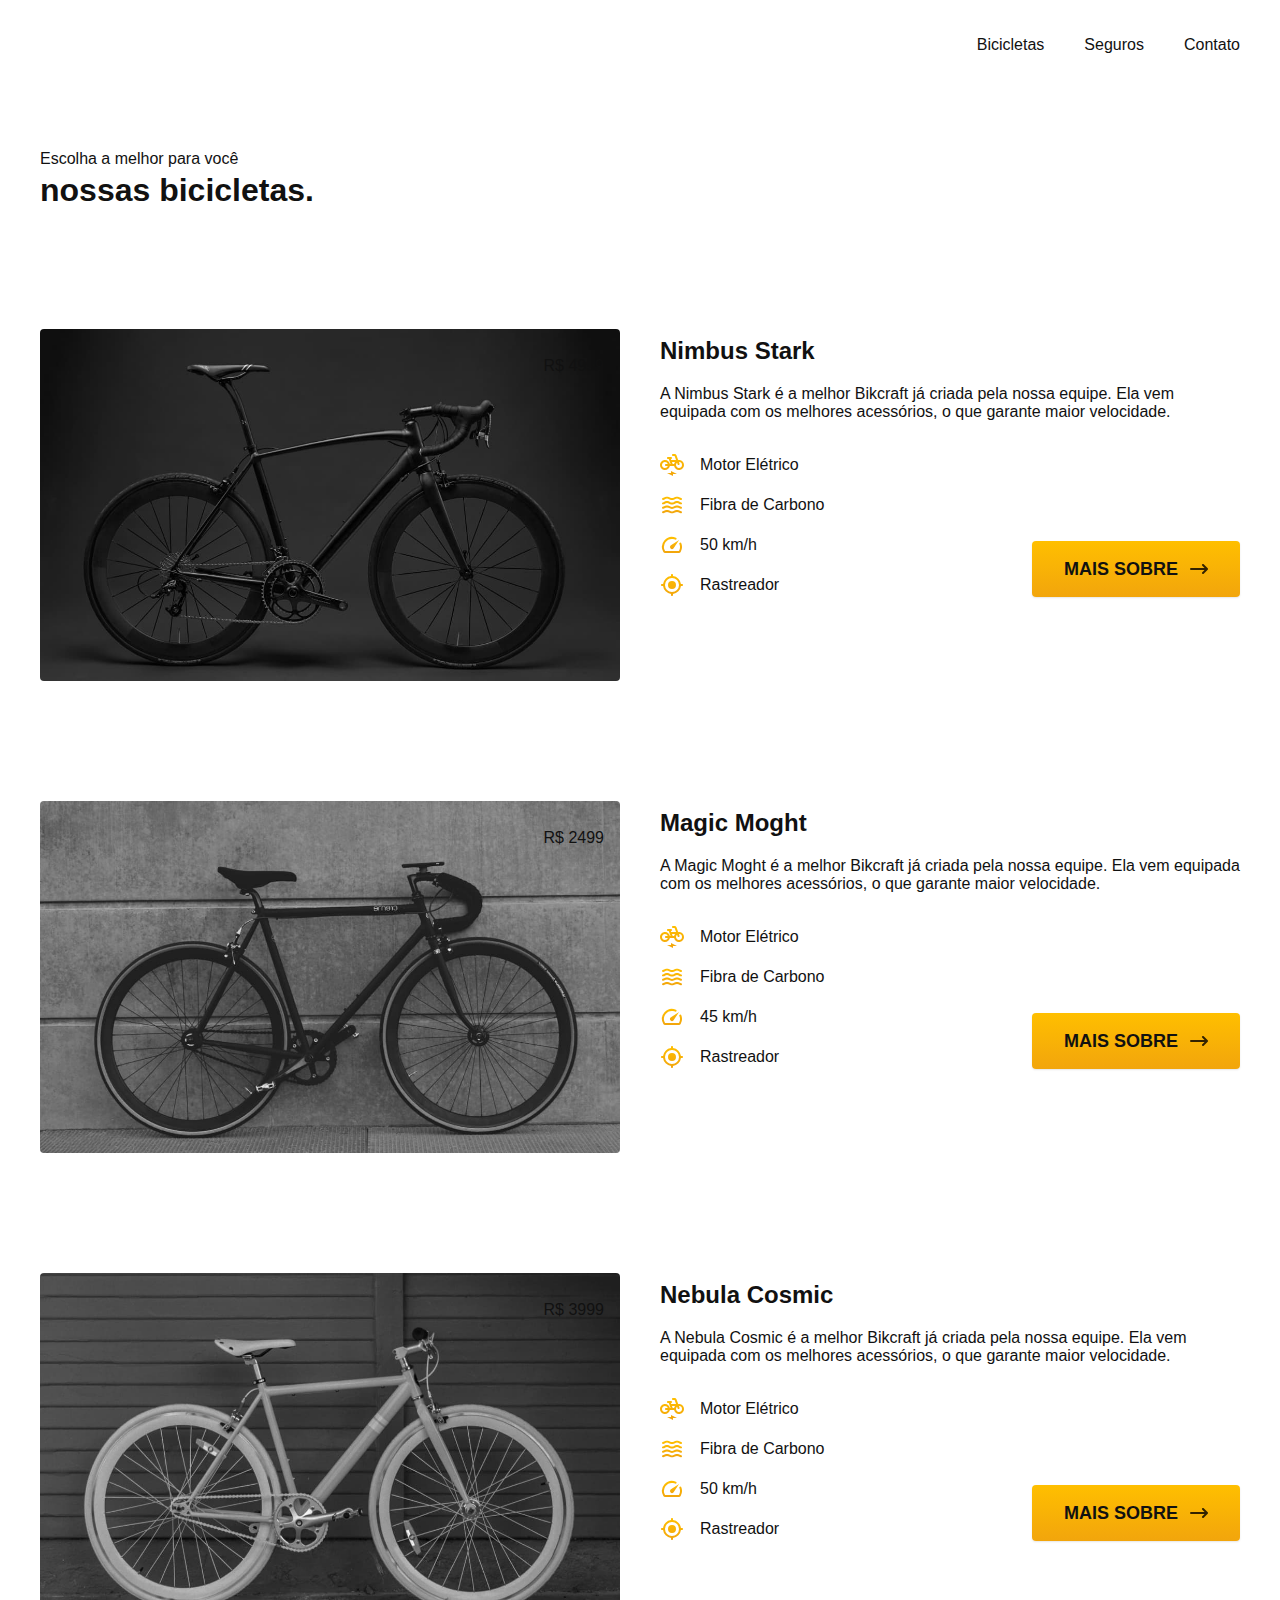
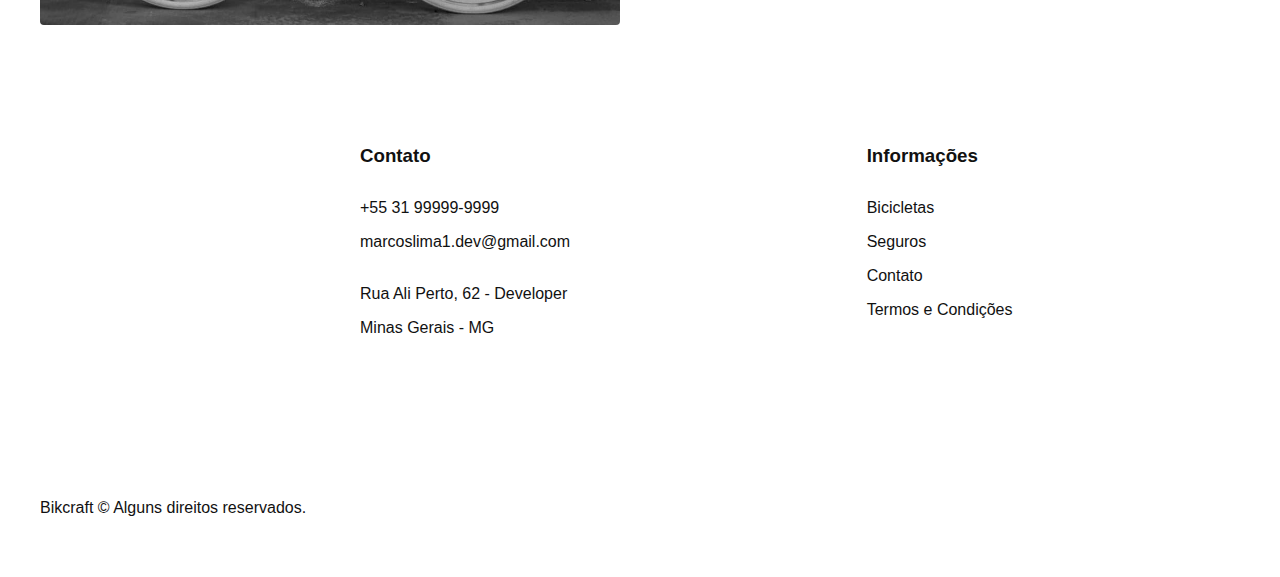
==== bicicletas.html @ 1ddaa424 "adicionando as paginas bicicletas e seguros" ====
<!DOCTYPE html>
<html lang="en">
<head>
  <meta charset="UTF-8">
  <meta http-equiv="X-UA-Compatible" content="IE=edge">
  <meta name="viewport" content="width=device-width, initial-scale=1.0">
  <title>Bicicletas | bikcraft</title>
  <meta name="description" content="Bicicletas">
  <link rel="stylesheet" href="./css/style.css">

  <link rel="preconnect" href="https://fonts.googleapis.com">
  <link rel="preconnect" href="https://fonts.gstatic.com" crossorigin>
  <link href="https: //fonts.googleapis.com/css2? família= Merriweather:ital,wght@1.900 &family= Poppins:wght@400;600 & family= Roboto:wght@400;500 & display=swap" rel="stylesheet">

</head>
<body id="bicicletas">
  <header class="header-bg">
    <div class="header container">
      <a href="./">
        <img src="./img/bikcraft.svg" alt="Bikcraft">
      </a>
      <nav aria-label="primaria">
        <ul class="header-menu font-1-m cor-0">
          <li><a href="./bicicletas.html">Bicicletas</a></li>
          <li><a href="./seguros.html">Seguros</a></li>
          <li><a href="./contatos.html">Contato</a></li>
        </ul>
      </nav>
    </div> 
  </header>

  <main>
    <div class="titulo-bg">
      <div class="titulo container">
        <p class="font-2-l-b cor-5">Escolha a melhor para você</p>
        <h1 class="font-1-xxl cor-0">nossas bicicletas<span class="cor-p1">.</span></h1>
      </div>
    </div>

    <div class="bicicletas-bg">
      <div class="bicicletas container">
        <div class="bicicletas-imagem">
          <img src="./img/bicicletas/nimbus.jpg" alt="Bicicleta preta">
          <span class="font-2-m cor-0">R$ 4999</span>
        </div>
        <div class="bicicletas-conteudo">
          <h2 class="font-1-xl">Nimbus Stark</h2>
          <p class="font-2-s cor-8">
            A Nimbus Stark é a melhor Bikcraft já criada pela nossa equipe. Ela vem equipada com os melhores acessórios, o que garante maior velocidade.
          </p>
          <ul class="font-1-m cor-8">
            <li>
              <img src="./img/icones/eletrica.svg" alt="">
              Motor Elétrico
            </li>
            <li>
              <img src="./img/icones/carbono.svg" alt="">
              Fibra de Carbono
            </li>
            <li>
              <img src="./img/icones/velocidade.svg" alt="">
              50 km/h
            </li>
            <li>
              <img src="./img/icones/rastreador.svg" alt="">
              Rastreador
            </li>
          </ul>
          <a class="botao seta" href="./bicicletas/nimbus.html">Mais sobre</a>
        </div>
      </div>
    </div>

    <div class="bicicletas-bg">
      <div class="bicicletas container">
        <div class="bicicletas-imagem">
          <img src="./img/bicicletas/magic.jpg" alt="Bicicleta preta">
          <span class="font-2-m cor-0">R$ 2499</span>
        </div>
        <div class="bicicletas-conteudo">
          <h2 class="font-1-xl cor-0">Magic Moght</h2>
          <p class="font-2-s cor-5">
            A Magic Moght é a melhor Bikcraft já criada pela nossa equipe. Ela vem equipada com os melhores acessórios, o que garante maior velocidade.
          </p>
          <ul class="font-1-m cor-5">
            <li>
              <img src="./img/icones/eletrica.svg" alt="">
              Motor Elétrico
            </li>
            <li>
              <img src="./img/icones/carbono.svg" alt="">
              Fibra de Carbono
            </li>
            <li>
              <img src="./img/icones/velocidade.svg" alt="">
              45 km/h
            </li>
            <li>
              <img src="./img/icones/rastreador.svg" alt="">
              Rastreador
            </li>
          </ul>
          <a class="botao seta" href="./bicicletas/magic.html">Mais sobre</a>
        </div>
      </div>
    </div>

    <div class="bicicletas-bg">
      <div class="bicicletas container">
        <div class="bicicletas-imagem">
          <img src="./img/bicicletas/nebula.jpg" alt="Bicicleta preta">
          <span class="font-2-m cor-0">R$ 3999</span>
        </div>
        <div class="bicicletas-conteudo">
          <h2 class="font-1-xl">Nebula Cosmic</h2>
          <p class="font-2-s cor-8">
            A Nebula Cosmic é a melhor Bikcraft já criada pela nossa equipe. Ela vem equipada com os melhores acessórios, o que garante maior velocidade.
          </p>
          <ul class="font-1-m cor-8">
            <li>
              <img src="./img/icones/eletrica.svg" alt="">
              Motor Elétrico
            </li>
            <li>
              <img src="./img/icones/carbono.svg" alt="">
              Fibra de Carbono
            </li>
            <li>
              <img src="./img/icones/velocidade.svg" alt="">
              50 km/h
            </li>
            <li>
              <img src="./img/icones/rastreador.svg" alt="">
              Rastreador
            </li>
          </ul>
          <a class="botao seta" href="./bicicletas/nebula.html">Mais sobre</a>
        </div>
      </div>
    </div>
  </main>

  <footer class="footer-bg">
    <div class="footer container">
      <img src="./img/bikcraft.svg" alt="Bikcraft">
      <div class="footer-contato">
        <h3 class="font-2-l-b cor-0">Contato</h3>
        <ul class="font-2-m cor-5">
          <li><a href="tel:+5531999999999">+55 31 99999-9999</a></li>
          <li><a href="mailto:marcoslima1.dev@gmail.com">marcoslima1.dev@gmail.com</a></li>
          <li>Rua Ali Perto, 62 - Developer</li>
          <li>Minas Gerais - MG</li>
        </ul>
        <div class="footer-redes">
          <a href="./">
            <img src="./img/redes/instagram.svg" alt="instagram">
          </a>
          <a href="./">
            <img src="./img/redes/facebook.svg" alt="facebook.svg">
          </a>
          <a href="./">
            <img src="./img/redes/youtube.svg" alt="youtube.svg">
          </a>
        </div>
      </div>
      <div class="footer-informacoes">
        <h3 class="font-2-l-b cor-0">Informações</h3>
        <nav>
          <ul class="font-1-m cor-5">
            <li><a href="./bicicletas.html">Bicicletas</a></li>
            <li><a href="./seguros.html">Seguros</a></li>
            <li><a href="./contatos.html">Contato</a></li>
            <li><a href="./termos.html">Termos e Condições</a></li>
          </ul>
        </nav>
      </div>
      <p class="footer-copy font-2-m cor-6">Bikcraft © Alguns direitos reservados.</p>
    </div>
    
  </footer>
</body>
</html>
---- css/style.css ----
@import "./global/global.css";
@import "./utilidades/tipografia.css";

@import "./global/header.css";
@import "./global/footer.css";


/*utilidades*/
@import "./utilidades/componentes.css";
@import "./utilidades/cores.css";

/*Home*/
@import "./home/introducao.css";
@import "./home/tecnologia.css";
@import "./home/parceiros.css";
@import "./home/depoimento.css";

/*Bicicletas*/
@import "./bicicletas/bicicletas-lista.css";
@import "./bicicletas/bicicletas.css";

/*Seguros*/
@import "./seguros/seguros.css";
@import "./seguros/vantagens.css";
@import "./seguros/perguntas.css";

/*Termos*/
@import "./termos/termos.css";
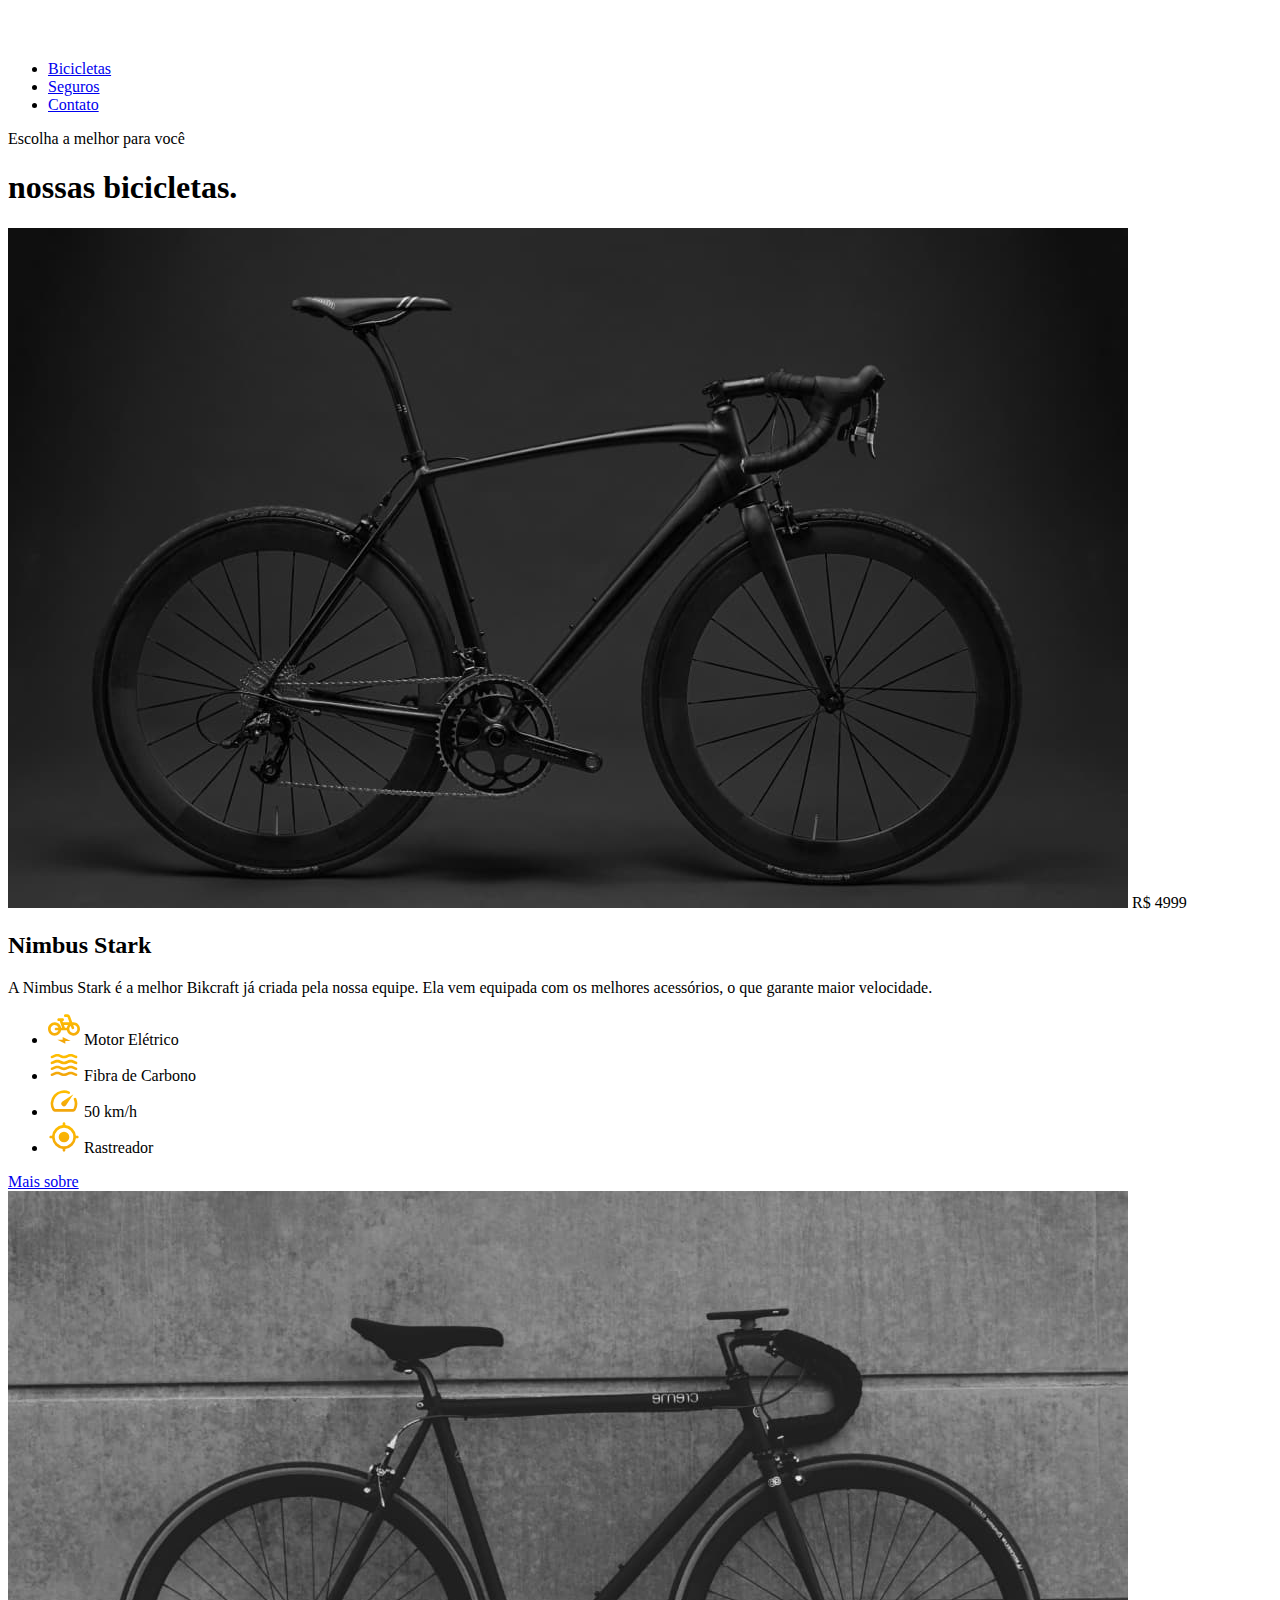
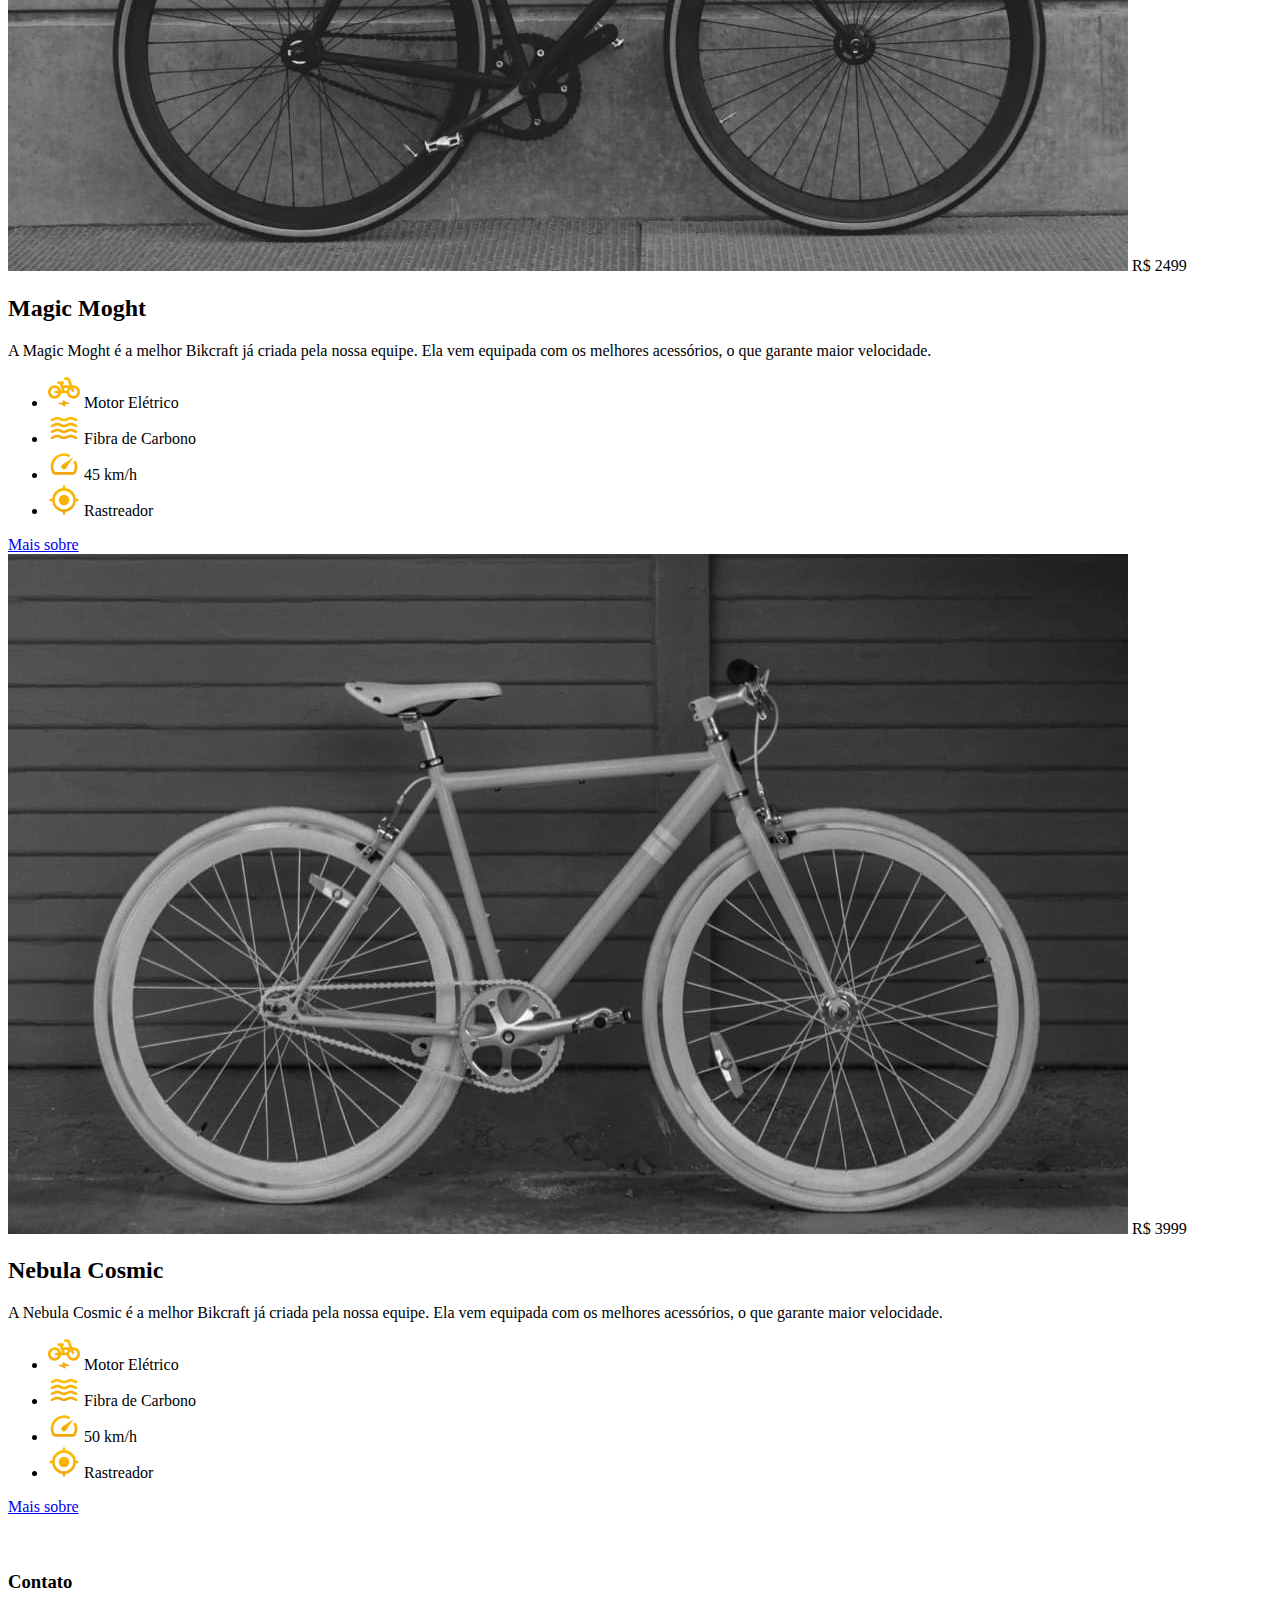
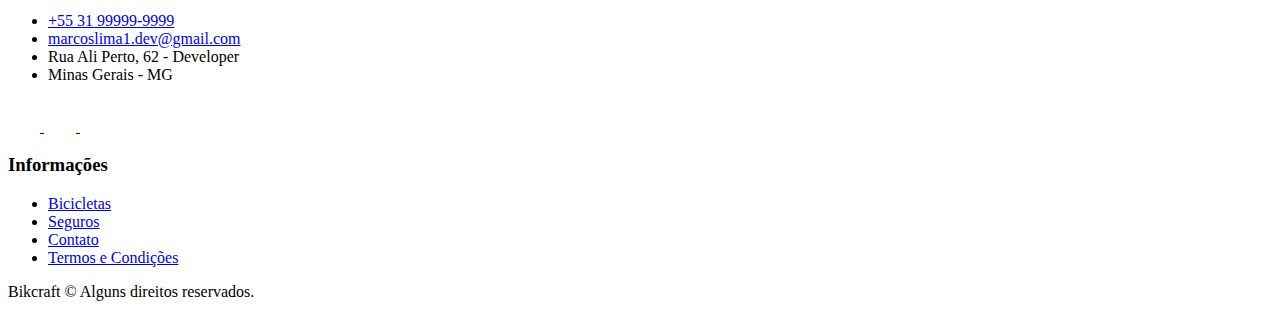
==== commit 9307fbc1: "removendo sinal de maior solto no head" ====
--- a/bicicletas.html
+++ b/bicicletas.html
@@ -1,18 +1,24 @@
 <!DOCTYPE html>
 <html lang="en">
+
 <head>
   <meta charset="UTF-8">
   <meta http-equiv="X-UA-Compatible" content="IE=edge">
   <meta name="viewport" content="width=device-width, initial-scale=1.0">
   <title>Bicicletas | bikcraft</title>
   <meta name="description" content="Bicicletas">
-  <link rel="stylesheet" href="./css/style.css">
+
+  <link rel="icon" href="./favicon.svg" type="image/svg+xml">
+  <link rel="preload" href="./css/style.min.css" as="style">
+  <link rel="stylesheet" href="./css/style.min.css">
 
   <link rel="preconnect" href="https://fonts.googleapis.com">
   <link rel="preconnect" href="https://fonts.gstatic.com" crossorigin>
   <link href="https: //fonts.googleapis.com/css2? família= Merriweather:ital,wght@1.900 &family= Poppins:wght@400;600 & family= Roboto:wght@400;500 & display=swap" rel="stylesheet">
 
+  <script>document.documentElement.classList.add('js');</script>
 </head>
+
 <body id="bicicletas">
   <header class="header-bg">
     <div class="header container">
@@ -23,10 +29,10 @@
         <ul class="header-menu font-1-m cor-0">
           <li><a href="./bicicletas.html">Bicicletas</a></li>
           <li><a href="./seguros.html">Seguros</a></li>
-          <li><a href="./contatos.html">Contato</a></li>
+          <li><a href="./contato.html">Contato</a></li>
         </ul>
       </nav>
-    </div> 
+    </div>
   </header>
 
   <main>
@@ -169,14 +175,17 @@
           <ul class="font-1-m cor-5">
             <li><a href="./bicicletas.html">Bicicletas</a></li>
             <li><a href="./seguros.html">Seguros</a></li>
-            <li><a href="./contatos.html">Contato</a></li>
+            <li><a href="./contato.html">Contato</a></li>
             <li><a href="./termos.html">Termos e Condições</a></li>
           </ul>
         </nav>
       </div>
       <p class="footer-copy font-2-m cor-6">Bikcraft © Alguns direitos reservados.</p>
     </div>
-    
+
   </footer>
+
+  <script src="./js/script.js"></script>
 </body>
+
 </html>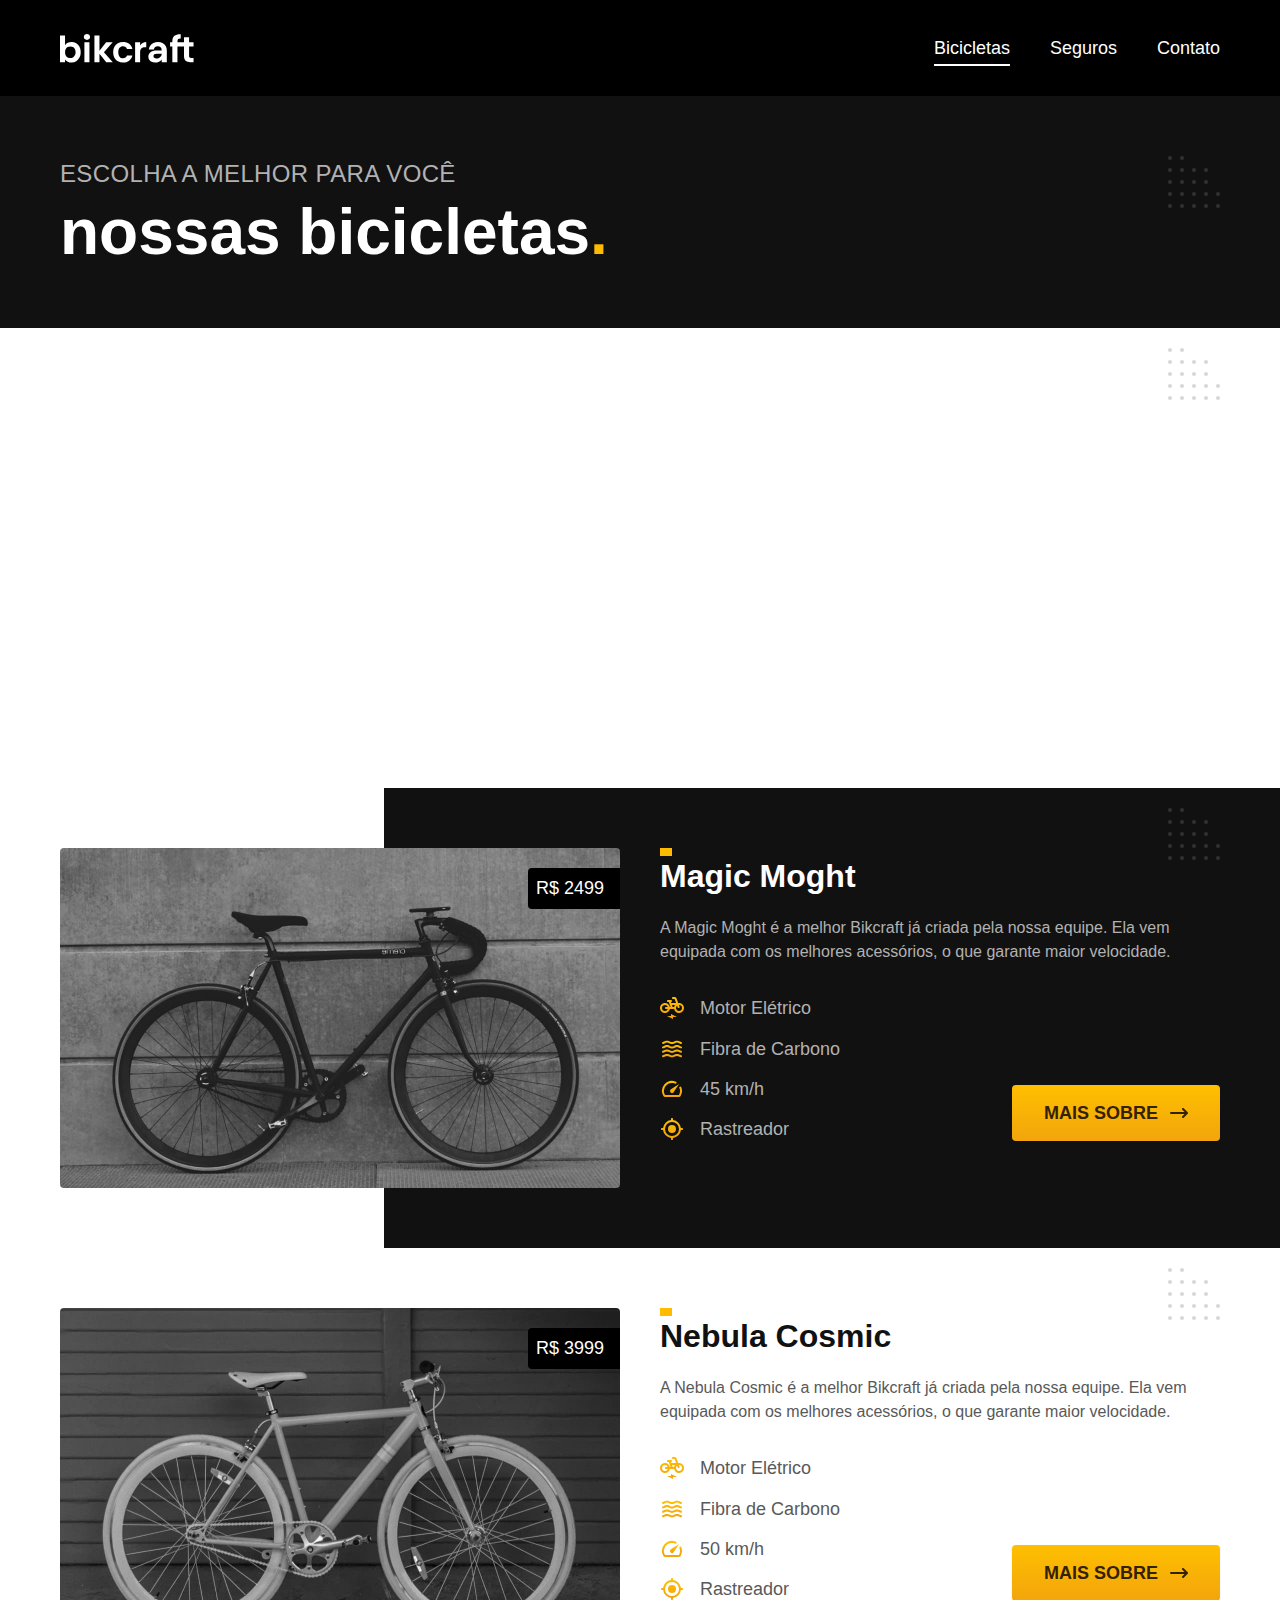
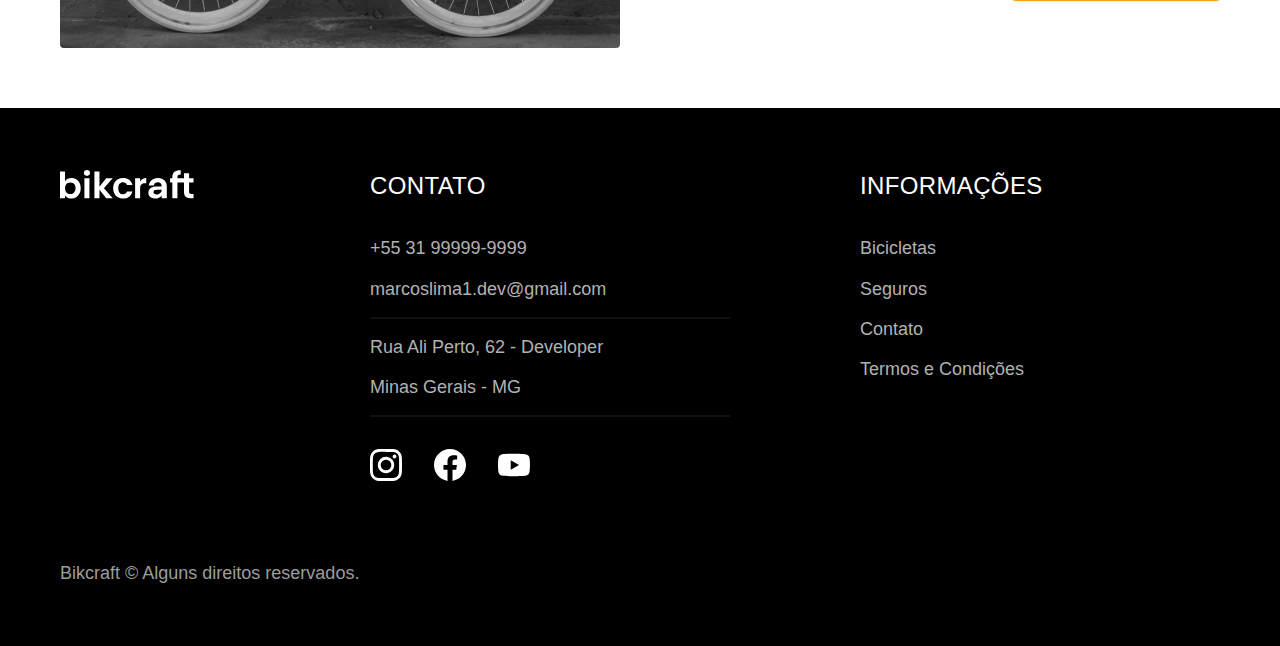
==== commit 42371665: "finalizando menu hamburguer responsivo" ====
--- a/bicicletas.html
+++ b/bicicletas.html
@@ -23,10 +23,11 @@
   <header class="header-bg">
     <div class="header container">
       <a href="./">
-        <img src="./img/bikcraft.svg" alt="Bikcraft">
+        <img src="./img/bikcraft.svg" width="136" height="32" alt="Bikcraft">
       </a>
-      <nav aria-label="primaria">
-        <ul class="header-menu font-1-m cor-0">
+      <nav aria-label="primaria" id="nav">
+        <button id="btn-mobile" aria-label="Abrir-menu" aria-haspopup="true" aria-controls="menu" aria-expanded="false" ><span id="hamburguer"></span></button>
+        <ul class="header-menu font-1-m cor-0" id="menu" role="menu">
           <li><a href="./bicicletas.html">Bicicletas</a></li>
           <li><a href="./seguros.html">Seguros</a></li>
           <li><a href="./contato.html">Contato</a></li>
@@ -45,11 +46,11 @@
 
     <div class="bicicletas-bg">
       <div class="bicicletas container">
-        <div class="bicicletas-imagem">
+        <div class="bicicletas-imagem fadeInRight" data-anime="400">
           <img src="./img/bicicletas/nimbus.jpg" alt="Bicicleta preta">
           <span class="font-2-m cor-0">R$ 4999</span>
         </div>
-        <div class="bicicletas-conteudo">
+        <div class="bicicletas-conteudo fadeInRight" data-anime="200">
           <h2 class="font-1-xl">Nimbus Stark</h2>
           <p class="font-2-s cor-8">
             A Nimbus Stark é a melhor Bikcraft já criada pela nossa equipe. Ela vem equipada com os melhores acessórios, o que garante maior velocidade.
@@ -184,7 +185,7 @@
     </div>
 
   </footer>
-
+  <script src="./js/plugins/simple-anime.js"></script>
   <script src="./js/script.js"></script>
 </body>
 
--- a/css/style.min.css
+++ b/css/style.min.css
@@ -0,0 +1 @@
+body{margin:0;font-family:Arial,Helvetica,sans-serif;color:#111}*{box-sizing:border-box}blockquote,dd,h1,h2,h3,h4,p,ul{margin:0}ul{padding:0;list-style:none}a{text-decoration:none;color:inherit}img{max-width:100%;height:auto;display:block}img[src$=".jpg"]{border-radius:4px}.font-1-xs{font:400 0.75rem/1.35 Poppins,sans-serif}.font-2-xs{font:400 0.875rem/1.43 Roboto,sans-serif}.font-1-s{font:400 1rem/1.5 Poppins,sans-serif}.font-2-s{font:400 1rem/1.5 Roboto,sans-serif}.font-1-m,.font-1-m-b{font:400 1.125rem/1.35 Poppins,sans-serif}.font-1-m-b{font-weight:600}.font-2-m{font:500 1.125rem/1.35 Roboto,sans-serif}.font-1-l{font:400 1.5rem/1.5 Poppins,sans-serif}.font-2-l,.font-2-l-b{font:400 1.5rem/1.5 Roboto,sans-serif}.font-2-l-b{font-weight:500;letter-spacing:.015em;text-transform:uppercase}.font-1-xl{font:600 2rem/1.25 Poppins,sans-serif}.font-2-xl{font:500 2rem/1.25 Roboto,sans-serif}.font-1-xxl{font:600 4rem/1.125 Poppins,sans-serif}@media (max-width:1200px){.font-1-xxl{font-size:3rem}.font-2-l,.font-2-l-b{font-size:1.125rem}}@media (max-width:800px){.font-1-xxl{font-size:2rem}.font-1-xl,.font-2-xl{font-size:1.5rem}}:root{--cor-0:#ffffff;--cor-1:#F7F7F7;--cor-2:#EDEDED;--cor-3:#DEDEDE;--cor-4:#CCCCCC;--cor-5:#B2B2B2;--cor-6:#9C9C9C;--cor-7:#717171;--cor-8:#595959;--cor-9:#404040;--cor-10:#2E2E2E;--cor-11:#111111;--cor-12:#000000;--cor-p1:#FFBB00;--cor-p2:#E4A30B;--cor-p3:#A66F00;--cor-p4:#664400;--cor-p5:#332200}.cor-0{color:var(--cor-0)}.cor-1{color:var(--cor-1)}.cor-2{color:var(--cor-2)}.cor-3{color:var(--cor-3)}.cor-4{color:var(--cor-4)}.cor-5{color:var(--cor-5)}.cor-6{color:var(--cor-6)}.cor-7{color:var(--cor-7)}.cor-8{color:var(--cor-8)}.cor-9{color:var(--cor-9)}.cor-10{color:var(--cor-10)}.cor-11{color:var(--cor-11)}.cor-12{color:var(--cor-12)}.cor-p1{color:var(--cor-p1)}.cor-p2{color:var(--cor-p2)}.cor-p3{color:var(--cor-p3)}.cor-p4{color:var(--cor-p4)}.cor-p5{color:var(--cor-p5)}.js .fadeInDown2{transform:translate3d(0,-40px,0)}.js .fadeInDown{transform:translate3d(0,-20px,0)}.js .fadeInUp{transform:translate3d(0,0,0)}.js .fadeInRight{transform:translate3d(20px,0,0)}.js .fadeInLeft{transform:translate3d(-20px,0,0)}.js [data-anime]{opacity:0}.js .anime{opacity:1;transform:none;transition:transform .8s,opacity .8s}.header-bg{background-color:var(--cor-12)}.header{display:flex;flex-wrap:wrap;gap:20px;justify-content:space-between;align-items:center;padding-top:20px;padding-bottom:20px}.header-menu{display:flex;flex-wrap:wrap;gap:40px}.header-menu a{display:inline-block;padding:16px 0;position:relative}.header-menu a::after{content:"";display:block;height:2px;width:0%;background-color:var(--cor-0);margin-top:4px;transition:.3s;position:absolute}.header-menu a.ativo::after,.header-menu a:hover::after{width:100%}@media (max-width:800px){.header-menu{gap:20px}.header-menu a{background:var(--cor-11);padding:12px 16px;border-radius:4px;font-weight:400}.header-menu a:hover{background:var(--cor-10)}.header-menu a::after{display:none}}@media (max-width:600px){.header-menu{gap:12px}.header-menu a{padding:8px 12px;font-size:14px}}#btn-mobile{display:none}@media (max-width:600px){.js #menu{display:block;position:absolute;width:100%;top:70px;right:0;background-color:var(--cor-11);transition:.6s;z-index:1000;height:0;visibility:hidden;overflow-y:hidden}.js #nav.active #menu{visibility:visible;overflow-y:auto;height:calc(100vh - 70px)}.js #menu a{display:flex;justify-content:space-between;align-items:center;padding:16px 0 16px 40px;margin:0 16px;border-bottom:2px solid var(--cor-12);font:400 1.4rem/1.5 Roboto,sans-serif;background:var(--cor-11)}.js #menu a::after{content:"";display:inline-block;width:16px;height:6px;background:url(../img/icones/seta-menu-mobile.svg) no-repeat;position:relative;rotate:268deg}.js #menu a::before{content:"";display:inline-block;width:32px;height:22px;position:absolute;left:0}.js #menu li:first-child a::before{background:url(../img/icones/bike-mobile.svg) no-repeat}.js #menu li:nth-child(2) a::before{background:url(../img/icones/seguro-mobile.svg) no-repeat}.js #menu li:nth-child(3) a::before{background:url(../img/icones/contato-mobile.svg) no-repeat}.js #menu a:hover{background:0 0}.js #btn-mobile{display:flex;background-color:transparent;padding:0;cursor:pointer;border:none}.js #hamburguer{border-top:3px solid;color:var(--cor-0);width:34px;background:0 0}#hamburguer::before,.js #hamburguer::after{content:'';display:block;width:34px;height:3px;background-color:currentColor;margin-top:6px;transition:.3s;position:relative}.js #nav.active #hamburguer{border-top-color:transparent}.js #nav.active #hamburguer::before{transform:rotate(135deg)}.js #nav.active #hamburguer::after{transform:rotate(-135deg);top:-9px}}.footer-bg{background-color:var(--cor-12)}.footer{display:grid;grid-template-columns:3fr 5fr 4fr;gap:40px;padding-top:60px;padding-bottom:60px}.footer h3{margin-bottom:32px}.footer-contato ul{margin-bottom:32px}.footer-contato li:nth-child(2n):after{content:"";display:block;max-width:360px;height:2px;background:var(--cor-11);margin-top:16px}.footer li{margin-bottom:16px}.footer-redes{display:flex;gap:32px}.footer a:hover{color:var(--cor-0)}.footer-copy{grid-column:1/-1;margin-top:40px}@media (max-width:800px){.footer>img{display:none}.footer{grid-template-columns:1fr 1fr}}@media (max-width:600px){.footer{grid-template-columns:1fr;gap:60px}.footer-copy{margin-top:0}}.container{max-width:1200px;padding-left:20px;padding-right:20px;margin-left:auto;margin-right:auto}.botao{display:inline-block;padding:16px 32px;background:linear-gradient(#ffbf00,#f2a50c);border-radius:4px;box-shadow:0 1px 2px 0 rgba(0,0,0,.1);text-transform:uppercase;color:var(--cor-p5);font:600 1.125rem/1.35 Poppins,sans-serif;max-width:max-content;border:none;cursor:pointer}.botao:hover{background:linear-gradient(#ffb60d,#e59317)}.botao.secundario{background:var(--cor-10);color:var(--cor-2)}.botao.secundario:hover{background:var(--cor-9)}.botao.seta{display:flex;align-items:center}.botao.seta::after{content:"";display:inline-block;width:18px;height:10px;margin-left:12px;background:url(../img/icones/seta.svg);transition:transform .2s}.botao.seta:hover::after{transform:translateX(4px)}@media (max-width:600px){.botao{padding:12px 16px;font-size:1rem}}.link{display:inline-block;color:var(--cor-p1);font:500 1.5rem/1.5 Poppins,sans-serif;text-transform:uppercase}.link::after{content:"";display:block;width:100%;height:4px;background-color:currentColor}.link:hover{color:var(--cor-0);transition:.3s}.titulo-bg{padding-top:60px;padding-bottom:60px;background-color:var(--cor-11)}.titulo{background:url(../img/dec/top-right.svg) no-repeat top right 20px}.titulo p{margin-bottom:4px}@media (max-width:800px){.titulo-bg{padding-top:40px;padding-bottom:40px}.titulo p{font-size:1rem;text-transform:lowercase;font-weight:400}}.form{display:grid;grid-template-columns:1fr 1fr;gap:20px}.form label{display:block;font:600 1rem/1.5 Poppins,sans-serif;margin-bottom:4px}.form .col-2{grid-column:span 2}.form input[type=email],.form input[type=text],.form textarea{font:500 1rem/1.5 Roboto,sans-serif;background:var(--cor-1);border:1px solid var(--cor-2);padding:12px;width:100%}.form input[type=email]:focus,.form input[type=text]:focus,.form textarea:focus{outline:0;border-color:var(--cor-p1);background:var(--cor-0);box-shadow:0 0 0 2px #fea}@media (max-width:600px){.form{grid-template-columns:1fr}.form .col-2{grid-column:1}}.introducao-bg{background:var(--cor-12) url(../img/dec/bottom-left.svg) no-repeat bottom 160px left 20px;box-shadow:inset 0 -120px var(--cor-0)}.introducao{display:grid;grid-template-columns:1fr 1fr;gap:0 40px}.introducao-conteudo{align-self:end;padding-bottom:200px}.introducao img{width:100%;height:100%;object-fit:cover}.introducao h1{margin-bottom:32px}.introducao p{margin-bottom:20px}@media (max-width:800px){.introducao-bg{background:var(--cor-11);padding-top:40px;box-shadow:inset 0 -60px var(--cor-0)}.introducao{grid-template-columns:1fr;gap:32px}.introducao-conteudo{padding-bottom:0}.introducao h1{margin-bottom:16px}.introducao img{height:300px;width:100%}}.tecnologia-bg{background-color:var(--cor-11);box-shadow:inset 0 80px var(--cor-0),inset 0 -80px var(--cor-0)}.tecnologia{display:grid;grid-template-columns:1fr 1fr;gap:40px}.tecnologia-imagem img{width:100%;height:100%;object-fit:cover;object-position:left}.tecnologia-conteudo{padding-top:160px;padding-bottom:160px}.tecnologia-conteudo>span{display:block;margin-bottom:20px}.tecnologia-conteudo h2{margin-bottom:32px}.tecnologia-conteudo>p{margin-bottom:20px}.tecnologia a{margin-bottom:80px}.tecnologia-vantagens{display:flex;gap:40px}.tecnologia-vantagens h3{margin-bottom:8px;width:max-content}.tecnologia-vantagens img{width:24px}@media (max-width:800px){.tecnologia-bg{box-shadow:initial}.tecnologia{grid-template-columns:1fr}.tecnologia-conteudo{padding-top:60px;padding-bottom:60px}.tecnologia-imagem{display:none}.tecnologia a{margin-bottom:60px}}@media (max-width:600px){.tecnologia-vantagens{flex-direction:column}}.parceiros{padding-top:60px;padding-bottom:120px}.parceiros h2{margin-bottom:60px}.parceiros ul{max-width:1400px;margin:0 auto;padding:0 20px;display:grid;grid-template-columns:repeat(4,1fr)}.parceiros li{display:flex;padding:32px;border-left:2px solid var(--cor-2)}.parceiros img{margin:auto}.parceiros li:first-child,.parceiros li:nth-child(5){border-left:none}.parceiros li:nth-child(n+5){border-top:2px solid var(--cor-2)}@media (max-width:800px){.parceiros{padding-bottom:60px}.parceiros li{padding:20px}.parceiros h2{margin-bottom:20px}.parceiros ul{grid-template-columns:1fr 1fr}.parceiros li:nth-child(n+3){border-top:2px solid var(--cor-2)}.parceiros li:nth-child(odd){border-left:none}}.depoimento{display:grid;grid-template-columns:1fr 1fr;background-color:var(--cor-p1);overflow:hidden}.depoimento img{width:100%;height:100%;object-fit:cover;border-radius:0}.depoimento-conteudo{padding:40px 40px 80px 80px;align-self:end;background:url(../img/dec/bottom-right-p.svg) no-repeat bottom 40px right 40px}.depoimento-conteudo p{max-width:32ch;font-family:Merriweather,serif;font-style:italic;font-weight:900;margin-bottom:32px;position:relative}.depoimento p::after,.depoimento p::before{font-size:5rem;color:var(--cor-p2);position:absolute}.depoimento p::before{content:"“";left:-50px;top:-20px}.depoimento p::after{content:"”"}@media (min-width:1200px){.depoimento img{max-height:520px}}@media (max-width:800px){.depoimento{grid-template-columns:1fr;text-align:center}.depoimento img{max-height:200px}.depoimento-conteudo{padding:40px 20px;justify-self:center}}.bicicletas-lista{padding-top:60px;padding-bottom:120px}.bicicletas-lista h2{margin-bottom:40px}.bicicletas-lista ul{display:flex;gap:40px;padding:0 20px 20px 20px;max-width:1400px;margin:0 auto;overflow-x:auto}#bicicleta .bicicletas-lista ul{padding:0 0 20px 0}.bicicletas-lista li{min-width:280px}.bicicletas-lista a{display:block}.bicicletas-lista img{margin-bottom:16px}.bicicletas-lista h3{margin-bottom:8px;display:flex;align-items:center}.bicicletas-lista h3::before{content:"";background-color:var(--cor-p1);display:inline-block;height:8px;width:12px;margin-right:8px;transition:width .2s}.bicicletas-lista a:hover h3::before{width:20px}.bicicletas-lista li span{padding-left:20px}@media (max-width:800px){.bicicletas-lista{padding-bottom:60px}.bicicletas-lista ul{gap:20px}}.bicicletas-bg:nth-child(odd){background-color:var(--cor-11);background-image:linear-gradient(to right,var(--cor-0) 30%,var(--cor-11) 0)}.bicicletas{display:grid;grid-template-columns:1fr 1fr;gap:40px;padding-top:60px;padding-bottom:60px;background:url(../img/dec/top-right.svg) no-repeat top 20px right 20px}.bicicletas-imagem{display:grid}.bicicletas-imagem img{grid-area:1/1}.bicicletas-imagem span{grid-area:1/1;place-self:start end;margin-top:20px;display:inline-block;background:var(--cor-12);padding:8px 16px 8px 8px;border-radius:4px 0 0 4px}.bicicletas-conteudo{display:grid;grid-template-columns:1fr auto;align-content:start}.bicicletas h2,.bicicletas p{grid-column:1/-1}.bicicletas h2{margin-bottom:20px}.bicicletas h2::before{content:"";display:block;width:12px;height:8px;background-color:var(--cor-p1)}.bicicletas p{margin-bottom:32px}.bicicletas a{place-self:end}.bicicletas li{display:flex;align-items:center;gap:8px}.bicicletas ul{display:grid;gap:16px}.bicicletas-conteudo img{width:24px;margin-right:8px}@media (max-width:800px){.bicicletas-bg:nth-child(odd){background-image:none}.bicicletas{grid-template-columns:1fr;gap:20px;padding-top:40px;padding-bottom:40px}}@media (max-width:600px){.bicicletas-conteudo{grid-template-columns:1fr}.bicicletas ul{grid-template-columns:1fr 1fr;margin-bottom:32px;font-size:1rem}.bicicletas a{place-self:start}}.bicicleta{display:grid;grid-template-columns:1fr 1fr;align-items:start;gap:40px;padding-top:60px;padding-bottom:60px}#bicicleta .titulo p{text-transform:uppercase}.bicicleta-imagem{display:flex;flex-wrap:wrap;gap:20px}.bicicleta-imagem img{flex:1;min-width:200px}.bicicleta-imagem img:first-child{min-width:100%}.bicicleta-conteudo>p{margin-bottom:32px}.bicicleta-comprar{display:grid;grid-template-columns:max-content auto;align-items:center;justify-items:start;gap:8px 12px;margin-bottom:40px}.bicicleta-conteudo a{grid-row:span 2}.bicicleta-comprar span{display:flex;align-items:center;gap:8px;background-color:var(--cor-12);padding:4px 8px;border-radius:4px}.bicicleta-conteudo h2{text-transform:uppercase;letter-spacing:.015rem;margin-bottom:12px}.bicicleta-ficha,.bicicleta-informacoes{padding:32px;background-color:var(--cor-12);border-radius:4px}.bicicleta-informacoes{margin-bottom:40px;display:grid;grid-template-columns:1fr 1fr;gap:32px}.bicicleta-informacoes img{width:24px;margin-bottom:8px}.bicicleta-informacoes h3{margin-bottom:8px}.bicicleta-ficha li{padding:4px 0;display:flex;justify-content:space-between;border-bottom:1px solid var(--cor-11)}.bicicleta-ficha li:last-child{border-bottom:none}.bicicleta-ficha span{color:var(--cor-6)}@media (max-width:800px){.bicicleta{grid-template-columns:1fr;padding-top:40px;padding-bottom:40px}.bicicleta-imagem{grid-row:2}}@media (max-width:400px){.bicicleta-comprar,.bicicleta-informacoes{grid-template-columns:1fr}}.seguro-bg{background-color:var(--cor-11);box-shadow:inset 0 120px var(--cor-0),inset 0 -120px var(--cor-12)}.seguro{display:grid;grid-template-columns:1fr 1fr;gap:40px}.seguro-imagem img{width:100%;height:100%;object-fit:cover}.seguro-conteudo{padding-top:180px;padding-bottom:180px}.seguro h2{margin-bottom:32px}.seguro p{margin-bottom:20px}@media (max-width:800px){.seguro-bg{box-shadow:inset 0 -60px var(--cor-12)}.seguro{grid-template-columns:1fr}.seguro-conteudo{grid-row:1;padding-top:40px;padding-bottom:0}}.seguros-bg{background-color:var(--cor-11)}.seguros{padding-top:60px;padding-bottom:60px;display:grid;grid-template-columns:1fr 1fr;gap:40px;align-items:center}#seguros .seguros{padding-top:0}.seguros h2{grid-column:1/-1}.seguros-item{background-color:var(--cor-12);padding:32px 32px 32px 60px;display:grid;grid-template-columns:1fr auto;border-radius:4px}.seguros-item h3{margin-bottom:40px}.seguros-item span{grid-column:2;display:block;text-align:right}.seguros-item ul{grid-column:1/-1;margin-bottom:32px}.seguros-item li{display:flex;align-items:center;position:relative}.seguros-item li+li{margin-top:20px}.seguros-item li::before{content:"";display:inline-block;width:13px;height:9px;background-image:url("../img/icones/lista.svg");position:absolute;left:-21px}.seguros-item a{grid-column:1/-1}@media (max-width:800px){.seguros{grid-template-columns:1fr}}.vantagens-bg{background-color:var(--cor-12)}.vantagens{padding-top:120px;padding-bottom:120px}.vantagens h2{margin-bottom:60px}.vantagens ul{display:grid;grid-template-columns:repeat(auto-fit,minmax(280px,max-content));gap:40px 80px}.vantagens h3,.vantagens img{margin-bottom:8px}@media (max-width:800px){.vantagens{padding-top:60px;padding-bottom:60px}.vantagens h2{margin-bottom:40px}.vantagens ul{gap:20px}}.perguntas{padding-top:120px;padding-bottom:120px}.perguntas h2{margin-bottom:60px}.perguntas dl>div{padding:20px;border-radius:4px}.perguntas dl>div:nth-child(odd){background-color:var(--cor-1)}.perguntas button{display:grid;grid-template-columns:auto 1fr auto;align-items:center;gap:8px;cursor:pointer;border:none;background:0 0;width:100%;text-align:left}.perguntas button::before{content:"";display:inline-block;width:12px;height:8px;background-color:var(--cor-p1)}.perguntas button::after{content:"";display:inline-block;width:14px;height:6px;background-image:url(../img/icones/seta-abrir.svg);transition:.3s}.perguntas button:hover::after,.perguntas button[aria-expanded=true]::after{transform:rotate(180deg)}.js .perguntas dd{display:none}.js .perguntas dd.ativo{display:block}.perguntas dd{padding-left:20px;padding-left:16px;max-width:80ch}@media (max-width:800px){.perguntas{padding-top:60px;padding-bottom:60px}.perguntas h2{margin-bottom:40px}}#contato{background:linear-gradient(var(--cor-11) 600px,var(--cor-1) 0)}.contato{display:grid;grid-template-columns:5fr 7fr}.contato-dados,.contato-formulario{padding:60px;box-shadow:0 1px 2px rgba(0,0,0,.1)}.contato-dados{border-radius:4px 0 0 4px;background:var(--cor-12) url(../img/dec/bottom-left.svg) no-repeat bottom 20px left 20px}.contato-formulario{border-radius:0 4px 4px 0;background:var(--cor-0) url(../img/dec/bottom-right.svg) no-repeat bottom 20px right 20px}.contato-dados h2{margin-bottom:60px}.contato-endereco{margin-bottom:32px;padding-left:28px;background:url(../img/icones/local.svg) no-repeat 0 2px}.contato-endereco p{margin-bottom:8px}.contato-meios a{display:block;max-width:max-content;margin-bottom:8px;padding-left:28px}.contato-meios a:hover{color:var(--cor-0)}.contato-meios a:first-child{background:url(../img/icones/email.svg) no-repeat 0 2px}.contato-meios a:nth-child(2){margin-bottom:32px}.contato-meios a:nth-child(3){background:url(../img/icones/telefone.svg) no-repeat 0 2px;margin-bottom:60px}.contato-redes{display:flex;gap:32px;padding-left:28px}@media (max-width:800px){.contato{grid-template-columns:1fr}.contato-dados,.contato-formulario{padding:20px}.contato-dados{border-radius:4px 4px 0 0;background:var(--cor-12) url(../img/dec/bottom-right.svg) no-repeat bottom 20px right 20px}.contato-formulario{border-radius:0 0 4px 4px}.contato-dados h2,.contato-meios a:nth-child(3){margin-bottom:32px}.contato-redes{margin-bottom:32px}}.lojas{display:grid;grid-template-columns:1fr 1fr;gap:0 40px;padding-top:120px;padding-bottom:120px}.lojas h2{grid-column:1/-1;margin-bottom:60px}.lojas img{border-radius:4px 4px 0 0}.lojas-item{border-radius:4px;background:var(--cor-0);box-shadow:0 1px 2px rgba(0,0,0,.1)}.lojas-conteudo{display:grid;grid-template-columns:1fr 1fr;gap:32px 16px;padding:32px}.lojas-conteudo h3,.lojas-tempo{grid-column:1/-1}.lojas-dados{display:grid;gap:8px;border-left:2px solid var(--cor-2);padding-left:12px}.lojas-tempo{display:flex;align-items:center;gap:8px}@media (max-width:800px){.lojas{gap:20px;padding-top:60px;padding-bottom:60px}.lojas h2{margin-bottom:32px}.lojas-conteudo{grid-template-columns:1fr}}@media (max-width:600px){.lojas{grid-template-columns:1fr}}#orcamento{background:linear-gradient(var(--cor-11) 600px,var(--cor-1) 0)}.orcamento{display:grid;grid-template-columns:5fr 7fr;padding-bottom:120px}.orcamento h2{text-transform:uppercase;position:relative;display:flex;align-items:center}.orcamento h2::before{content:"";display:inline-block;width:4px;height:8px;background-color:var(--cor-p1);position:absolute;left:-12px}.orcamento-dados,.orcamento-produto{padding:60px;box-shadow:0 1px 2px rgba(0,0,0,.1)}.orcamento-produto{border-radius:5px 0 0 5px;background:var(--cor-12) url(../img/dec/bottom-left.svg) no-repeat bottom 20px left 20px;display:grid;grid-template-columns:1fr 1fr;gap:20px;align-content:start}.orcamento-produto>*{grid-column:1/-1}.orcamento-produto>label{grid-column:initial}.orcamento-produto label{font:400 1rem/1.5 Poppins,sans-serif;color:var(--cor-4);background-color:var(--cor-10);display:block;padding:12px 16px;border-radius:4px;cursor:pointer;display:grid;grid-template-columns:auto 1fr auto;align-items:center;border:1px solid var(--cor-10)}.orcamento-produto input:checked+label{background:var(--cor-0);color:var(--cor-11)}.orcamento-produto label::before{content:"";display:inline-block;width:12px;height:12px;border:1px solid var(--cor-6);border-radius:50%;margin-right:8px;box-sizing:border-box}.orcamento-produto input:checked+label::before{border-color:var(--cor-7);box-shadow:inset 0 0 0 3px var(--cor-0),inset 0 0 0 6px var(--cor-7)}.orcamento-produto label:hover{background-color:var(--cor-9);border-color:var(--cor-9)}.orcamento-produto input:focus+label{box-shadow:0 0 0 2px var(--cor-p1);border-color:var(--cor-12)}.orcamento-produto label span{display:none}.orcamento-produto input:checked+label span{display:inline-block}.orcamento-produto input{opacity:0;position:absolute;pointer-events:none}.orcamento-dados{border-radius:0 5px 5px 0;background:var(--cor-0) url(../img/dec/bottom-right.svg) no-repeat bottom 20px right 20px}.orcamento-conteudo{display:none}.orcamento-conteudo h2,.orcamento-dados h2:nth-of-type(n+2){margin-top:20px}#bikcraft:checked~#orcamento-bikcraft,#seguro:checked~#orcamento-seguro{display:grid;gap:20px}.orcamento-detalhes{display:none;background:var(--cor-0);padding:20px;grid-template-columns:1fr 1fr;border-radius:4px;align-items:center}.orcamento-detalhes li{display:flex;align-items:center;margin-bottom:8px}.orcamento-detalhes li img{width:16px;margin-right:8px}.orcamento-produto input:checked+label+.orcamento-detalhes{display:grid}@media (max-width:1200px){.orcamento-dados,.orcamento-produto{padding:32px}}@media (max-width:800px){.orcamento{grid-template-columns:1fr}.orcamento-produto{border-radius:5px 5px 0 0;background:var(--cor-12)}.orcamento-dados{border-radius:0 0 5px 5px}}@media (max-width:400px){.orcamento-produto{grid-template-columns:1fr}}.orcamento-termos{grid-column:1/-1;display:flex;align-items:center}.orcamento-termos a{border-bottom:1px solid var(--cor-12)}.orcamento-termos a:hover{border-bottom:1px solid var(--cor-4);color:var(--cor-p2)}.orcamento-termos input{display:none}.orcamento-termos label::before{content:"";display:inline-block;width:20px;height:20px;background:var(--cor-1);border:1px solid var(--cor-4);border-radius:4px;vertical-align:middle;margin-right:8px;margin-bottom:3px}.orcamento-termos input:checked+label::before{background:var(--cor-p1) url(../img/icones/checked.svg)}.termos{padding-top:80px;padding-bottom:80px}.termos h2{font-weight:600;margin-bottom:20px}.termos p+h2{margin-top:40px}.termos p{max-width:75ch;margin-bottom:24px}--- a/css/style.min.css
+++ b/css/style.min.css
@@ -0,0 +1 @@
+body{margin:0;font-family:Arial,Helvetica,sans-serif;color:#111}*{box-sizing:border-box}blockquote,dd,h1,h2,h3,h4,p,ul{margin:0}ul{padding:0;list-style:none}a{text-decoration:none;color:inherit}img{max-width:100%;height:auto;display:block}img[src$=".jpg"]{border-radius:4px}.font-1-xs{font:400 0.75rem/1.35 Poppins,sans-serif}.font-2-xs{font:400 0.875rem/1.43 Roboto,sans-serif}.font-1-s{font:400 1rem/1.5 Poppins,sans-serif}.font-2-s{font:400 1rem/1.5 Roboto,sans-serif}.font-1-m,.font-1-m-b{font:400 1.125rem/1.35 Poppins,sans-serif}.font-1-m-b{font-weight:600}.font-2-m{font:500 1.125rem/1.35 Roboto,sans-serif}.font-1-l{font:400 1.5rem/1.5 Poppins,sans-serif}.font-2-l,.font-2-l-b{font:400 1.5rem/1.5 Roboto,sans-serif}.font-2-l-b{font-weight:500;letter-spacing:.015em;text-transform:uppercase}.font-1-xl{font:600 2rem/1.25 Poppins,sans-serif}.font-2-xl{font:500 2rem/1.25 Roboto,sans-serif}.font-1-xxl{font:600 4rem/1.125 Poppins,sans-serif}@media (max-width:1200px){.font-1-xxl{font-size:3rem}.font-2-l,.font-2-l-b{font-size:1.125rem}}@media (max-width:800px){.font-1-xxl{font-size:2rem}.font-1-xl,.font-2-xl{font-size:1.5rem}}:root{--cor-0:#ffffff;--cor-1:#F7F7F7;--cor-2:#EDEDED;--cor-3:#DEDEDE;--cor-4:#CCCCCC;--cor-5:#B2B2B2;--cor-6:#9C9C9C;--cor-7:#717171;--cor-8:#595959;--cor-9:#404040;--cor-10:#2E2E2E;--cor-11:#111111;--cor-12:#000000;--cor-p1:#FFBB00;--cor-p2:#E4A30B;--cor-p3:#A66F00;--cor-p4:#664400;--cor-p5:#332200}.cor-0{color:var(--cor-0)}.cor-1{color:var(--cor-1)}.cor-2{color:var(--cor-2)}.cor-3{color:var(--cor-3)}.cor-4{color:var(--cor-4)}.cor-5{color:var(--cor-5)}.cor-6{color:var(--cor-6)}.cor-7{color:var(--cor-7)}.cor-8{color:var(--cor-8)}.cor-9{color:var(--cor-9)}.cor-10{color:var(--cor-10)}.cor-11{color:var(--cor-11)}.cor-12{color:var(--cor-12)}.cor-p1{color:var(--cor-p1)}.cor-p2{color:var(--cor-p2)}.cor-p3{color:var(--cor-p3)}.cor-p4{color:var(--cor-p4)}.cor-p5{color:var(--cor-p5)}.js .fadeInDown2{transform:translate3d(0,-40px,0)}.js .fadeInDown{transform:translate3d(0,-20px,0)}.js .fadeInUp{transform:translate3d(0,0,0)}.js .fadeInRight{transform:translate3d(20px,0,0)}.js .fadeInLeft{transform:translate3d(-20px,0,0)}.js [data-anime]{opacity:0}.js .anime{opacity:1;transform:none;transition:transform .8s,opacity .8s}.header-bg{background-color:var(--cor-12)}.header{display:flex;flex-wrap:wrap;gap:20px;justify-content:space-between;align-items:center;padding-top:20px;padding-bottom:20px}.header-menu{display:flex;flex-wrap:wrap;gap:40px}.header-menu a{display:inline-block;padding:16px 0;position:relative}.header-menu a::after{content:"";display:block;height:2px;width:0%;background-color:var(--cor-0);margin-top:4px;transition:.3s;position:absolute}.header-menu a.ativo::after,.header-menu a:hover::after{width:100%}@media (max-width:800px){.header-menu{gap:20px}.header-menu a{background:var(--cor-11);padding:12px 16px;border-radius:4px;font-weight:400}.header-menu a:hover{background:var(--cor-10)}.header-menu a::after{display:none}}@media (max-width:600px){.header-menu{gap:12px}.header-menu a{padding:8px 12px;font-size:14px}}#btn-mobile{display:none}@media (max-width:600px){.js #menu{display:block;position:absolute;width:100%;top:70px;right:0;background-color:var(--cor-11);transition:.6s;z-index:1000;height:0;visibility:hidden;overflow-y:hidden}.js #nav.active #menu{visibility:visible;overflow-y:auto;height:calc(100vh - 70px)}.js #menu a{display:flex;justify-content:space-between;align-items:center;padding:16px 0 16px 40px;margin:0 16px;border-bottom:2px solid var(--cor-12);font:400 1.4rem/1.5 Roboto,sans-serif;background:var(--cor-11)}.js #menu a::after{content:"";display:inline-block;width:16px;height:6px;background:url(../img/icones/seta-menu-mobile.svg) no-repeat;position:relative;rotate:268deg}.js #menu a::before{content:"";display:inline-block;width:32px;height:22px;position:absolute;left:0}.js #menu li:first-child a::before{background:url(../img/icones/bike-mobile.svg) no-repeat}.js #menu li:nth-child(2) a::before{background:url(../img/icones/seguro-mobile.svg) no-repeat}.js #menu li:nth-child(3) a::before{background:url(../img/icones/contato-mobile.svg) no-repeat}.js #menu a:hover{background:0 0}.js #btn-mobile{display:flex;background-color:transparent;padding:0;cursor:pointer;border:none}.js #hamburguer{border-top:3px solid;color:var(--cor-0);width:34px;background:0 0}#hamburguer::before,.js #hamburguer::after{content:'';display:block;width:34px;height:3px;background-color:currentColor;margin-top:6px;transition:.3s;position:relative}.js #nav.active #hamburguer{border-top-color:transparent}.js #nav.active #hamburguer::before{transform:rotate(135deg)}.js #nav.active #hamburguer::after{transform:rotate(-135deg);top:-9px}}.footer-bg{background-color:var(--cor-12)}.footer{display:grid;grid-template-columns:3fr 5fr 4fr;gap:40px;padding-top:60px;padding-bottom:60px}.footer h3{margin-bottom:32px}.footer-contato ul{margin-bottom:32px}.footer-contato li:nth-child(2n):after{content:"";display:block;max-width:360px;height:2px;background:var(--cor-11);margin-top:16px}.footer li{margin-bottom:16px}.footer-redes{display:flex;gap:32px}.footer a:hover{color:var(--cor-0)}.footer-copy{grid-column:1/-1;margin-top:40px}@media (max-width:800px){.footer>img{display:none}.footer{grid-template-columns:1fr 1fr}}@media (max-width:600px){.footer{grid-template-columns:1fr;gap:60px}.footer-copy{margin-top:0}}.container{max-width:1200px;padding-left:20px;padding-right:20px;margin-left:auto;margin-right:auto}.botao{display:inline-block;padding:16px 32px;background:linear-gradient(#ffbf00,#f2a50c);border-radius:4px;box-shadow:0 1px 2px 0 rgba(0,0,0,.1);text-transform:uppercase;color:var(--cor-p5);font:600 1.125rem/1.35 Poppins,sans-serif;max-width:max-content;border:none;cursor:pointer}.botao:hover{background:linear-gradient(#ffb60d,#e59317)}.botao.secundario{background:var(--cor-10);color:var(--cor-2)}.botao.secundario:hover{background:var(--cor-9)}.botao.seta{display:flex;align-items:center}.botao.seta::after{content:"";display:inline-block;width:18px;height:10px;margin-left:12px;background:url(../img/icones/seta.svg);transition:transform .2s}.botao.seta:hover::after{transform:translateX(4px)}@media (max-width:600px){.botao{padding:12px 16px;font-size:1rem}}.link{display:inline-block;color:var(--cor-p1);font:500 1.5rem/1.5 Poppins,sans-serif;text-transform:uppercase}.link::after{content:"";display:block;width:100%;height:4px;background-color:currentColor}.link:hover{color:var(--cor-0);transition:.3s}.titulo-bg{padding-top:60px;padding-bottom:60px;background-color:var(--cor-11)}.titulo{background:url(../img/dec/top-right.svg) no-repeat top right 20px}.titulo p{margin-bottom:4px}@media (max-width:800px){.titulo-bg{padding-top:40px;padding-bottom:40px}.titulo p{font-size:1rem;text-transform:lowercase;font-weight:400}}.form{display:grid;grid-template-columns:1fr 1fr;gap:20px}.form label{display:block;font:600 1rem/1.5 Poppins,sans-serif;margin-bottom:4px}.form .col-2{grid-column:span 2}.form input[type=email],.form input[type=text],.form textarea{font:500 1rem/1.5 Roboto,sans-serif;background:var(--cor-1);border:1px solid var(--cor-2);padding:12px;width:100%}.form input[type=email]:focus,.form input[type=text]:focus,.form textarea:focus{outline:0;border-color:var(--cor-p1);background:var(--cor-0);box-shadow:0 0 0 2px #fea}@media (max-width:600px){.form{grid-template-columns:1fr}.form .col-2{grid-column:1}}.introducao-bg{background:var(--cor-12) url(../img/dec/bottom-left.svg) no-repeat bottom 160px left 20px;box-shadow:inset 0 -120px var(--cor-0)}.introducao{display:grid;grid-template-columns:1fr 1fr;gap:0 40px}.introducao-conteudo{align-self:end;padding-bottom:200px}.introducao img{width:100%;height:100%;object-fit:cover}.introducao h1{margin-bottom:32px}.introducao p{margin-bottom:20px}@media (max-width:800px){.introducao-bg{background:var(--cor-11);padding-top:40px;box-shadow:inset 0 -60px var(--cor-0)}.introducao{grid-template-columns:1fr;gap:32px}.introducao-conteudo{padding-bottom:0}.introducao h1{margin-bottom:16px}.introducao img{height:300px;width:100%}}.tecnologia-bg{background-color:var(--cor-11);box-shadow:inset 0 80px var(--cor-0),inset 0 -80px var(--cor-0)}.tecnologia{display:grid;grid-template-columns:1fr 1fr;gap:40px}.tecnologia-imagem img{width:100%;height:100%;object-fit:cover;object-position:left}.tecnologia-conteudo{padding-top:160px;padding-bottom:160px}.tecnologia-conteudo>span{display:block;margin-bottom:20px}.tecnologia-conteudo h2{margin-bottom:32px}.tecnologia-conteudo>p{margin-bottom:20px}.tecnologia a{margin-bottom:80px}.tecnologia-vantagens{display:flex;gap:40px}.tecnologia-vantagens h3{margin-bottom:8px;width:max-content}.tecnologia-vantagens img{width:24px}@media (max-width:800px){.tecnologia-bg{box-shadow:initial}.tecnologia{grid-template-columns:1fr}.tecnologia-conteudo{padding-top:60px;padding-bottom:60px}.tecnologia-imagem{display:none}.tecnologia a{margin-bottom:60px}}@media (max-width:600px){.tecnologia-vantagens{flex-direction:column}}.parceiros{padding-top:60px;padding-bottom:120px}.parceiros h2{margin-bottom:60px}.parceiros ul{max-width:1400px;margin:0 auto;padding:0 20px;display:grid;grid-template-columns:repeat(4,1fr)}.parceiros li{display:flex;padding:32px;border-left:2px solid var(--cor-2)}.parceiros img{margin:auto}.parceiros li:first-child,.parceiros li:nth-child(5){border-left:none}.parceiros li:nth-child(n+5){border-top:2px solid var(--cor-2)}@media (max-width:800px){.parceiros{padding-bottom:60px}.parceiros li{padding:20px}.parceiros h2{margin-bottom:20px}.parceiros ul{grid-template-columns:1fr 1fr}.parceiros li:nth-child(n+3){border-top:2px solid var(--cor-2)}.parceiros li:nth-child(odd){border-left:none}}.depoimento{display:grid;grid-template-columns:1fr 1fr;background-color:var(--cor-p1);overflow:hidden}.depoimento img{width:100%;height:100%;object-fit:cover;border-radius:0}.depoimento-conteudo{padding:40px 40px 80px 80px;align-self:end;background:url(../img/dec/bottom-right-p.svg) no-repeat bottom 40px right 40px}.depoimento-conteudo p{max-width:32ch;font-family:Merriweather,serif;font-style:italic;font-weight:900;margin-bottom:32px;position:relative}.depoimento p::after,.depoimento p::before{font-size:5rem;color:var(--cor-p2);position:absolute}.depoimento p::before{content:"“";left:-50px;top:-20px}.depoimento p::after{content:"”"}@media (min-width:1200px){.depoimento img{max-height:520px}}@media (max-width:800px){.depoimento{grid-template-columns:1fr;text-align:center}.depoimento img{max-height:200px}.depoimento-conteudo{padding:40px 20px;justify-self:center}}.bicicletas-lista{padding-top:60px;padding-bottom:120px}.bicicletas-lista h2{margin-bottom:40px}.bicicletas-lista ul{display:flex;gap:40px;padding:0 20px 20px 20px;max-width:1400px;margin:0 auto;overflow-x:auto}#bicicleta .bicicletas-lista ul{padding:0 0 20px 0}.bicicletas-lista li{min-width:280px}.bicicletas-lista a{display:block}.bicicletas-lista img{margin-bottom:16px}.bicicletas-lista h3{margin-bottom:8px;display:flex;align-items:center}.bicicletas-lista h3::before{content:"";background-color:var(--cor-p1);display:inline-block;height:8px;width:12px;margin-right:8px;transition:width .2s}.bicicletas-lista a:hover h3::before{width:20px}.bicicletas-lista li span{padding-left:20px}@media (max-width:800px){.bicicletas-lista{padding-bottom:60px}.bicicletas-lista ul{gap:20px}}.bicicletas-bg:nth-child(odd){background-color:var(--cor-11);background-image:linear-gradient(to right,var(--cor-0) 30%,var(--cor-11) 0)}.bicicletas{display:grid;grid-template-columns:1fr 1fr;gap:40px;padding-top:60px;padding-bottom:60px;background:url(../img/dec/top-right.svg) no-repeat top 20px right 20px}.bicicletas-imagem{display:grid}.bicicletas-imagem img{grid-area:1/1}.bicicletas-imagem span{grid-area:1/1;place-self:start end;margin-top:20px;display:inline-block;background:var(--cor-12);padding:8px 16px 8px 8px;border-radius:4px 0 0 4px}.bicicletas-conteudo{display:grid;grid-template-columns:1fr auto;align-content:start}.bicicletas h2,.bicicletas p{grid-column:1/-1}.bicicletas h2{margin-bottom:20px}.bicicletas h2::before{content:"";display:block;width:12px;height:8px;background-color:var(--cor-p1)}.bicicletas p{margin-bottom:32px}.bicicletas a{place-self:end}.bicicletas li{display:flex;align-items:center;gap:8px}.bicicletas ul{display:grid;gap:16px}.bicicletas-conteudo img{width:24px;margin-right:8px}@media (max-width:800px){.bicicletas-bg:nth-child(odd){background-image:none}.bicicletas{grid-template-columns:1fr;gap:20px;padding-top:40px;padding-bottom:40px}}@media (max-width:600px){.bicicletas-conteudo{grid-template-columns:1fr}.bicicletas ul{grid-template-columns:1fr 1fr;margin-bottom:32px;font-size:1rem}.bicicletas a{place-self:start}}.bicicleta{display:grid;grid-template-columns:1fr 1fr;align-items:start;gap:40px;padding-top:60px;padding-bottom:60px}#bicicleta .titulo p{text-transform:uppercase}.bicicleta-imagem{display:flex;flex-wrap:wrap;gap:20px}.bicicleta-imagem img{flex:1;min-width:200px}.bicicleta-imagem img:first-child{min-width:100%}.bicicleta-conteudo>p{margin-bottom:32px}.bicicleta-comprar{display:grid;grid-template-columns:max-content auto;align-items:center;justify-items:start;gap:8px 12px;margin-bottom:40px}.bicicleta-conteudo a{grid-row:span 2}.bicicleta-comprar span{display:flex;align-items:center;gap:8px;background-color:var(--cor-12);padding:4px 8px;border-radius:4px}.bicicleta-conteudo h2{text-transform:uppercase;letter-spacing:.015rem;margin-bottom:12px}.bicicleta-ficha,.bicicleta-informacoes{padding:32px;background-color:var(--cor-12);border-radius:4px}.bicicleta-informacoes{margin-bottom:40px;display:grid;grid-template-columns:1fr 1fr;gap:32px}.bicicleta-informacoes img{width:24px;margin-bottom:8px}.bicicleta-informacoes h3{margin-bottom:8px}.bicicleta-ficha li{padding:4px 0;display:flex;justify-content:space-between;border-bottom:1px solid var(--cor-11)}.bicicleta-ficha li:last-child{border-bottom:none}.bicicleta-ficha span{color:var(--cor-6)}@media (max-width:800px){.bicicleta{grid-template-columns:1fr;padding-top:40px;padding-bottom:40px}.bicicleta-imagem{grid-row:2}}@media (max-width:400px){.bicicleta-comprar,.bicicleta-informacoes{grid-template-columns:1fr}}.seguro-bg{background-color:var(--cor-11);box-shadow:inset 0 120px var(--cor-0),inset 0 -120px var(--cor-12)}.seguro{display:grid;grid-template-columns:1fr 1fr;gap:40px}.seguro-imagem img{width:100%;height:100%;object-fit:cover}.seguro-conteudo{padding-top:180px;padding-bottom:180px}.seguro h2{margin-bottom:32px}.seguro p{margin-bottom:20px}@media (max-width:800px){.seguro-bg{box-shadow:inset 0 -60px var(--cor-12)}.seguro{grid-template-columns:1fr}.seguro-conteudo{grid-row:1;padding-top:40px;padding-bottom:0}}.seguros-bg{background-color:var(--cor-11)}.seguros{padding-top:60px;padding-bottom:60px;display:grid;grid-template-columns:1fr 1fr;gap:40px;align-items:center}#seguros .seguros{padding-top:0}.seguros h2{grid-column:1/-1}.seguros-item{background-color:var(--cor-12);padding:32px 32px 32px 60px;display:grid;grid-template-columns:1fr auto;border-radius:4px}.seguros-item h3{margin-bottom:40px}.seguros-item span{grid-column:2;display:block;text-align:right}.seguros-item ul{grid-column:1/-1;margin-bottom:32px}.seguros-item li{display:flex;align-items:center;position:relative}.seguros-item li+li{margin-top:20px}.seguros-item li::before{content:"";display:inline-block;width:13px;height:9px;background-image:url("../img/icones/lista.svg");position:absolute;left:-21px}.seguros-item a{grid-column:1/-1}@media (max-width:800px){.seguros{grid-template-columns:1fr}}.vantagens-bg{background-color:var(--cor-12)}.vantagens{padding-top:120px;padding-bottom:120px}.vantagens h2{margin-bottom:60px}.vantagens ul{display:grid;grid-template-columns:repeat(auto-fit,minmax(280px,max-content));gap:40px 80px}.vantagens h3,.vantagens img{margin-bottom:8px}@media (max-width:800px){.vantagens{padding-top:60px;padding-bottom:60px}.vantagens h2{margin-bottom:40px}.vantagens ul{gap:20px}}.perguntas{padding-top:120px;padding-bottom:120px}.perguntas h2{margin-bottom:60px}.perguntas dl>div{padding:20px;border-radius:4px}.perguntas dl>div:nth-child(odd){background-color:var(--cor-1)}.perguntas button{display:grid;grid-template-columns:auto 1fr auto;align-items:center;gap:8px;cursor:pointer;border:none;background:0 0;width:100%;text-align:left}.perguntas button::before{content:"";display:inline-block;width:12px;height:8px;background-color:var(--cor-p1)}.perguntas button::after{content:"";display:inline-block;width:14px;height:6px;background-image:url(../img/icones/seta-abrir.svg);transition:.3s}.perguntas button:hover::after,.perguntas button[aria-expanded=true]::after{transform:rotate(180deg)}.js .perguntas dd{display:none}.js .perguntas dd.ativo{display:block}.perguntas dd{padding-left:20px;padding-left:16px;max-width:80ch}@media (max-width:800px){.perguntas{padding-top:60px;padding-bottom:60px}.perguntas h2{margin-bottom:40px}}#contato{background:linear-gradient(var(--cor-11) 600px,var(--cor-1) 0)}.contato{display:grid;grid-template-columns:5fr 7fr}.contato-dados,.contato-formulario{padding:60px;box-shadow:0 1px 2px rgba(0,0,0,.1)}.contato-dados{border-radius:4px 0 0 4px;background:var(--cor-12) url(../img/dec/bottom-left.svg) no-repeat bottom 20px left 20px}.contato-formulario{border-radius:0 4px 4px 0;background:var(--cor-0) url(../img/dec/bottom-right.svg) no-repeat bottom 20px right 20px}.contato-dados h2{margin-bottom:60px}.contato-endereco{margin-bottom:32px;padding-left:28px;background:url(../img/icones/local.svg) no-repeat 0 2px}.contato-endereco p{margin-bottom:8px}.contato-meios a{display:block;max-width:max-content;margin-bottom:8px;padding-left:28px}.contato-meios a:hover{color:var(--cor-0)}.contato-meios a:first-child{background:url(../img/icones/email.svg) no-repeat 0 2px}.contato-meios a:nth-child(2){margin-bottom:32px}.contato-meios a:nth-child(3){background:url(../img/icones/telefone.svg) no-repeat 0 2px;margin-bottom:60px}.contato-redes{display:flex;gap:32px;padding-left:28px}@media (max-width:800px){.contato{grid-template-columns:1fr}.contato-dados,.contato-formulario{padding:20px}.contato-dados{border-radius:4px 4px 0 0;background:var(--cor-12) url(../img/dec/bottom-right.svg) no-repeat bottom 20px right 20px}.contato-formulario{border-radius:0 0 4px 4px}.contato-dados h2,.contato-meios a:nth-child(3){margin-bottom:32px}.contato-redes{margin-bottom:32px}}.lojas{display:grid;grid-template-columns:1fr 1fr;gap:0 40px;padding-top:120px;padding-bottom:120px}.lojas h2{grid-column:1/-1;margin-bottom:60px}.lojas img{border-radius:4px 4px 0 0}.lojas-item{border-radius:4px;background:var(--cor-0);box-shadow:0 1px 2px rgba(0,0,0,.1)}.lojas-conteudo{display:grid;grid-template-columns:1fr 1fr;gap:32px 16px;padding:32px}.lojas-conteudo h3,.lojas-tempo{grid-column:1/-1}.lojas-dados{display:grid;gap:8px;border-left:2px solid var(--cor-2);padding-left:12px}.lojas-tempo{display:flex;align-items:center;gap:8px}@media (max-width:800px){.lojas{gap:20px;padding-top:60px;padding-bottom:60px}.lojas h2{margin-bottom:32px}.lojas-conteudo{grid-template-columns:1fr}}@media (max-width:600px){.lojas{grid-template-columns:1fr}}#orcamento{background:linear-gradient(var(--cor-11) 600px,var(--cor-1) 0)}.orcamento{display:grid;grid-template-columns:5fr 7fr;padding-bottom:120px}.orcamento h2{text-transform:uppercase;position:relative;display:flex;align-items:center}.orcamento h2::before{content:"";display:inline-block;width:4px;height:8px;background-color:var(--cor-p1);position:absolute;left:-12px}.orcamento-dados,.orcamento-produto{padding:60px;box-shadow:0 1px 2px rgba(0,0,0,.1)}.orcamento-produto{border-radius:5px 0 0 5px;background:var(--cor-12) url(../img/dec/bottom-left.svg) no-repeat bottom 20px left 20px;display:grid;grid-template-columns:1fr 1fr;gap:20px;align-content:start}.orcamento-produto>*{grid-column:1/-1}.orcamento-produto>label{grid-column:initial}.orcamento-produto label{font:400 1rem/1.5 Poppins,sans-serif;color:var(--cor-4);background-color:var(--cor-10);display:block;padding:12px 16px;border-radius:4px;cursor:pointer;display:grid;grid-template-columns:auto 1fr auto;align-items:center;border:1px solid var(--cor-10)}.orcamento-produto input:checked+label{background:var(--cor-0);color:var(--cor-11)}.orcamento-produto label::before{content:"";display:inline-block;width:12px;height:12px;border:1px solid var(--cor-6);border-radius:50%;margin-right:8px;box-sizing:border-box}.orcamento-produto input:checked+label::before{border-color:var(--cor-7);box-shadow:inset 0 0 0 3px var(--cor-0),inset 0 0 0 6px var(--cor-7)}.orcamento-produto label:hover{background-color:var(--cor-9);border-color:var(--cor-9)}.orcamento-produto input:focus+label{box-shadow:0 0 0 2px var(--cor-p1);border-color:var(--cor-12)}.orcamento-produto label span{display:none}.orcamento-produto input:checked+label span{display:inline-block}.orcamento-produto input{opacity:0;position:absolute;pointer-events:none}.orcamento-dados{border-radius:0 5px 5px 0;background:var(--cor-0) url(../img/dec/bottom-right.svg) no-repeat bottom 20px right 20px}.orcamento-conteudo{display:none}.orcamento-conteudo h2,.orcamento-dados h2:nth-of-type(n+2){margin-top:20px}#bikcraft:checked~#orcamento-bikcraft,#seguro:checked~#orcamento-seguro{display:grid;gap:20px}.orcamento-detalhes{display:none;background:var(--cor-0);padding:20px;grid-template-columns:1fr 1fr;border-radius:4px;align-items:center}.orcamento-detalhes li{display:flex;align-items:center;margin-bottom:8px}.orcamento-detalhes li img{width:16px;margin-right:8px}.orcamento-produto input:checked+label+.orcamento-detalhes{display:grid}@media (max-width:1200px){.orcamento-dados,.orcamento-produto{padding:32px}}@media (max-width:800px){.orcamento{grid-template-columns:1fr}.orcamento-produto{border-radius:5px 5px 0 0;background:var(--cor-12)}.orcamento-dados{border-radius:0 0 5px 5px}}@media (max-width:400px){.orcamento-produto{grid-template-columns:1fr}}.orcamento-termos{grid-column:1/-1;display:flex;align-items:center}.orcamento-termos a{border-bottom:1px solid var(--cor-12)}.orcamento-termos a:hover{border-bottom:1px solid var(--cor-4);color:var(--cor-p2)}.orcamento-termos input{display:none}.orcamento-termos label::before{content:"";display:inline-block;width:20px;height:20px;background:var(--cor-1);border:1px solid var(--cor-4);border-radius:4px;vertical-align:middle;margin-right:8px;margin-bottom:3px}.orcamento-termos input:checked+label::before{background:var(--cor-p1) url(../img/icones/checked.svg)}.termos{padding-top:80px;padding-bottom:80px}.termos h2{font-weight:600;margin-bottom:20px}.termos p+h2{margin-top:40px}.termos p{max-width:75ch;margin-bottom:24px}